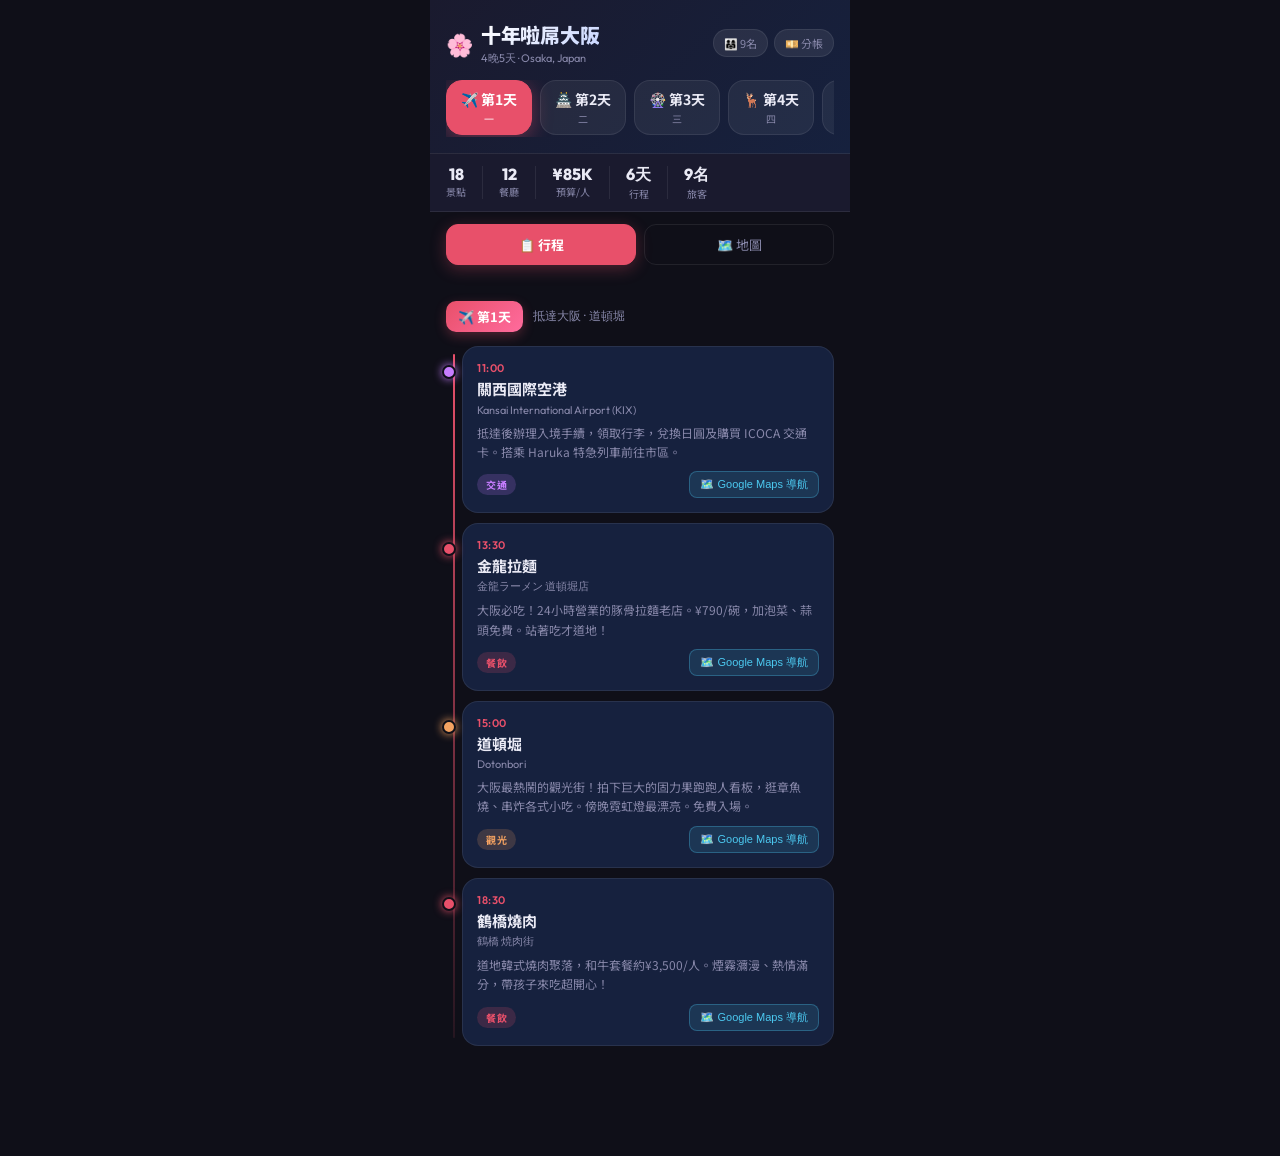
==== osaka-travel.html @ 9c9f68b3 "Update osaka-travel.html" ====
<!DOCTYPE html>
<html lang="zh-TW">
<head>
<meta charset="UTF-8">
<meta name="viewport" content="width=device-width, initial-scale=1.0">
<title>🌸 十年啦屌大阪</title>
<link href="https://fonts.googleapis.com/css2?family=Noto+Sans+TC:wght@400;500;700;900&family=Outfit:wght@400;600;700;800&display=swap" rel="stylesheet">
<style>
  :root {
    --bg: #0f0f18;
    --surface: #1a1a2e;
    --card: #16213e;
    --accent: #e8506a;
    --accent2: #f4a261;
    --accent3: #52b788;
    --accent4: #4cc9f0;
    --text: #eaeaf5;
    --muted: #8888aa;
    --border: rgba(255,255,255,0.08);
    --tag-food: #e8506a;
    --tag-shop: #4cc9f0;
    --tag-sight: #f4a261;
    --tag-transport: #c77dff;
  }

  * { margin: 0; padding: 0; box-sizing: border-box; }

  body {
    background: var(--bg);
    color: var(--text);
    font-family: 'Noto Sans TC', sans-serif;
    min-height: 100vh;
    max-width: 420px;
    margin: 0 auto;
    overflow-x: hidden;
  }

  /* HEADER */
  .header {
    background: linear-gradient(135deg, #1a1a2e 0%, #16213e 100%);
    padding: 20px 16px 16px;
    border-bottom: 1px solid var(--border);
    position: sticky;
    top: 0;
    z-index: 100;
    backdrop-filter: blur(20px);
  }

  .header-top {
    display: flex;
    align-items: center;
    justify-content: space-between;
    margin-bottom: 14px;
  }

  .trip-title {
    display: flex;
    align-items: center;
    gap: 8px;
  }

  .trip-title h1 {
    font-size: 20px;
    font-weight: 900;
    background: linear-gradient(135deg, #fff 0%, #c9d6ff 100%);
    -webkit-background-clip: text;
    -webkit-text-fill-color: transparent;
    letter-spacing: -0.3px;
  }

  .trip-subtitle {
    font-size: 11px;
    color: var(--muted);
    margin-top: 2px;
    font-family: 'Outfit', sans-serif;
  }

  .header-badges {
    display: flex;
    gap: 6px;
    align-items: center;
  }

  .badge {
    background: rgba(255,255,255,0.08);
    border: 1px solid var(--border);
    border-radius: 20px;
    padding: 5px 10px;
    font-size: 11px;
    color: var(--muted);
    display: flex;
    align-items: center;
    gap: 4px;
    cursor: pointer;
    transition: all 0.2s;
    text-decoration: none; /* Added to keep link clean */
  }

  .badge:hover {
    background: rgba(255,255,255,0.14);
    color: var(--text);
  }

  /* DAY TABS */
  .day-tabs {
    display: flex;
    gap: 8px;
    overflow-x: auto;
    padding-bottom: 2px;
    scrollbar-width: none;
  }

  .day-tabs::-webkit-scrollbar { display: none; }

  .day-tab {
    flex-shrink: 0;
    background: rgba(255,255,255,0.06);
    border: 1px solid var(--border);
    border-radius: 16px;
    padding: 8px 14px;
    font-size: 12px;
    cursor: pointer;
    transition: all 0.25s;
    text-align: center;
    min-width: 60px;
    color: var(--muted);
  }

  .day-tab .day-num {
    font-size: 14px;
    font-weight: 700;
    color: var(--text);
    display: block;
  }

  .day-tab .day-label {
    font-size: 10px;
    color: var(--muted);
  }

  .day-tab.active {
    background: var(--accent);
    border-color: var(--accent);
    color: white;
    box-shadow: 0 4px 20px rgba(232, 80, 106, 0.4);
  }

  .day-tab.active .day-num,
  .day-tab.active .day-label {
    color: white;
  }

  .day-tab:hover:not(.active) {
    background: rgba(255,255,255,0.1);
    color: var(--text);
  }

  /* VIEW TOGGLE */
  .view-toggle {
    display: flex;
    gap: 8px;
    padding: 12px 16px;
    background: var(--bg);
  }

  .view-btn {
    flex: 1;
    padding: 10px;
    border-radius: 12px;
    border: 1px solid var(--border);
    background: transparent;
    color: var(--muted);
    font-size: 13px;
    font-family: 'Noto Sans TC', sans-serif;
    cursor: pointer;
    transition: all 0.2s;
    display: flex;
    align-items: center;
    justify-content: center;
    gap: 6px;
  }

  .view-btn.active {
    background: var(--accent);
    border-color: var(--accent);
    color: white;
    font-weight: 700;
    box-shadow: 0 4px 16px rgba(232, 80, 106, 0.3);
  }

  /* ITINERARY */
  .itinerary {
    padding: 8px 16px 100px;
  }

  .day-header {
    display: flex;
    align-items: center;
    gap: 10px;
    margin: 16px 0 14px;
  }

  .day-badge {
    background: linear-gradient(135deg, var(--accent), #ff6b9d);
    border-radius: 10px;
    padding: 6px 12px;
    font-size: 13px;
    font-weight: 700;
    color: white;
    box-shadow: 0 4px 12px rgba(232, 80, 106, 0.3);
  }

  .day-date {
    font-size: 12px;
    color: var(--muted);
    font-family: 'Outfit', sans-serif;
  }

  /* TIMELINE */
  .timeline {
    position: relative;
    padding-left: 16px;
  }

  .timeline::before {
    content: '';
    position: absolute;
    left: 7px;
    top: 8px;
    bottom: 8px;
    width: 2px;
    background: linear-gradient(to bottom, var(--accent) 0%, rgba(232,80,106,0.1) 100%);
    border-radius: 2px;
  }

  .event-card {
    background: var(--card);
    border: 1px solid var(--border);
    border-radius: 16px;
    padding: 14px;
    margin-bottom: 10px;
    position: relative;
    transition: all 0.25s;
    cursor: pointer;
  }

  .event-card::before {
    content: '';
    position: absolute;
    left: -21px;
    top: 18px;
    width: 10px;
    height: 10px;
    border-radius: 50%;
    background: var(--dot-color, var(--accent));
    border: 2px solid var(--bg);
    box-shadow: 0 0 8px var(--dot-color, var(--accent));
  }

  .event-card:hover {
    transform: translateX(4px);
    border-color: rgba(255,255,255,0.15);
    box-shadow: 0 8px 24px rgba(0,0,0,0.3);
  }

  .event-time {
    font-size: 11px;
    color: var(--accent);
    font-family: 'Outfit', sans-serif;
    font-weight: 600;
    margin-bottom: 4px;
    letter-spacing: 0.5px;
  }

  .event-name {
    font-size: 15px;
    font-weight: 700;
    color: var(--text);
    margin-bottom: 4px;
    line-height: 1.3;
  }

  .event-name-sub {
    font-size: 11px;
    color: var(--muted);
    margin-bottom: 6px;
    font-family: 'Outfit', sans-serif;
  }

  .event-desc {
    font-size: 12px;
    color: var(--muted);
    line-height: 1.6;
    margin-bottom: 10px;
  }

  .event-footer {
    display: flex;
    align-items: center;
    justify-content: space-between;
  }

  .event-tag {
    font-size: 10px;
    font-weight: 700;
    padding: 3px 9px;
    border-radius: 20px;
    text-transform: uppercase;
    letter-spacing: 0.5px;
  }

  .tag-food { background: rgba(232,80,106,0.18); color: var(--tag-food); }
  .tag-shop { background: rgba(76,201,240,0.18); color: var(--tag-shop); }
  .tag-sight { background: rgba(244,162,97,0.18); color: var(--tag-sight); }
  .tag-transport { background: rgba(199,125,255,0.18); color: var(--tag-transport); }

  .nav-btn {
    background: rgba(76,201,240,0.12);
    border: 1px solid rgba(76,201,240,0.3);
    border-radius: 8px;
    padding: 5px 10px;
    font-size: 11px;
    color: var(--accent4);
    cursor: pointer;
    display: flex;
    align-items: center;
    gap: 4px;
    transition: all 0.2s;
  }

  .nav-btn:hover {
    background: rgba(76,201,240,0.2);
  }

  /* FOOD dot color */
  .dot-food { --dot-color: var(--tag-food); }
  .dot-shop { --dot-color: var(--tag-shop); }
  .dot-sight { --dot-color: var(--tag-sight); }
  .dot-transport { --dot-color: var(--tag-transport); }

  /* MAP VIEW */
  .map-view {
    display: none;
    height: calc(100vh - 180px);
    position: relative;
    overflow: hidden;
    background: #0d1117;
  }

  .map-view.active { display: block; }
  .itinerary.hidden { display: none; }

  .map-iframe {
    width: 100%;
    height: 100%;
    border: none;
    border-radius: 0;
    opacity: 0.9;
  }

  .map-overlay {
    position: absolute;
    bottom: 80px;
    left: 12px;
    right: 12px;
    pointer-events: none;
  }

  .map-card {
    background: rgba(22, 33, 62, 0.96);
    backdrop-filter: blur(20px);
    border: 1px solid var(--border);
    border-radius: 16px;
    padding: 14px;
    margin-bottom: 10px;
    pointer-events: all;
    animation: slideUp 0.4s ease;
  }

  @keyframes slideUp {
    from { transform: translateY(20px); opacity: 0; }
    to { transform: translateY(0); opacity: 1; }
  }

  .map-card-time {
    font-size: 11px;
    color: var(--accent);
    font-family: 'Outfit', sans-serif;
    font-weight: 600;
    margin-bottom: 4px;
  }

  .map-card-title {
    font-size: 16px;
    font-weight: 800;
    margin-bottom: 3px;
  }

  .map-card-sub {
    font-size: 11px;
    color: var(--muted);
    margin-bottom: 6px;
  }

  .map-card-desc {
    font-size: 12px;
    color: var(--muted);
    margin-bottom: 10px;
    line-height: 1.5;
  }

  .gmaps-btn {
    background: linear-gradient(135deg, #4285f4, #34a0f0);
    border: none;
    border-radius: 10px;
    padding: 8px 16px;
    font-size: 12px;
    font-weight: 700;
    color: white;
    cursor: pointer;
    display: inline-flex;
    align-items: center;
    gap: 6px;
    box-shadow: 0 4px 12px rgba(66,133,244,0.4);
    transition: all 0.2s;
  }

  .gmaps-btn:hover {
    transform: translateY(-1px);
    box-shadow: 0 6px 20px rgba(66,133,244,0.5);
  }

  /* LEGEND */
  .map-legend {
    position: absolute;
    top: 16px;
    right: 12px;
    background: rgba(22, 33, 62, 0.92);
    backdrop-filter: blur(12px);
    border: 1px solid var(--border);
    border-radius: 12px;
    padding: 10px 12px;
  }

  .legend-item {
    display: flex;
    align-items: center;
    gap: 8px;
    font-size: 11px;
    color: var(--muted);
    margin-bottom: 5px;
  }

  .legend-item:last-child { margin-bottom: 0; }

  .legend-dot {
    width: 8px; height: 8px;
    border-radius: 50%;
  }

  /* FAB */
  .fab {
    position: fixed;
    bottom: 24px;
    left: 50%;
    transform: translateX(-50%);
    background: linear-gradient(135deg, var(--accent), #ff6b9d);
    border: none;
    border-radius: 24px;
    padding: 14px 24px;
    font-size: 13px;
    font-weight: 700;
    color: white;
    cursor: pointer;
    display: flex;
    align-items: center;
    gap: 8px;
    box-shadow: 0 8px 32px rgba(232, 80, 106, 0.5);
    font-family: 'Noto Sans TC', sans-serif;
    transition: all 0.2s;
    z-index: 200;
  }

  .fab:hover {
    transform: translateX(-50%) translateY(-2px);
    box-shadow: 0 12px 40px rgba(232, 80, 106, 0.6);
  }

  /* SUMMARY BAR */
  .summary-bar {
    background: var(--surface);
    border-bottom: 1px solid var(--border);
    padding: 10px 16px;
    display: flex;
    gap: 16px;
    overflow-x: auto;
    scrollbar-width: none;
  }

  .summary-bar::-webkit-scrollbar { display: none; }

  .stat {
    flex-shrink: 0;
    text-align: center;
  }

  .stat-num {
    font-size: 16px;
    font-weight: 800;
    font-family: 'Outfit', sans-serif;
    color: var(--text);
  }

  .stat-label {
    font-size: 10px;
    color: var(--muted);
    white-space: nowrap;
  }

  .stat-divider {
    width: 1px;
    background: var(--border);
    flex-shrink: 0;
    align-self: stretch;
    margin: 2px 0;
  }


  .split-overlay { position: fixed; inset: 0; background: rgba(17,24,39,.52); backdrop-filter: blur(10px); -webkit-backdrop-filter: blur(10px); display: none; align-items: flex-end; justify-content: center; z-index: 300; padding: 140px 16px 16px; }
  .split-overlay:target { display: flex; }
  .split-sheet { width: min(760px, 100%); max-height: min(calc(100dvh - 140px), 980px); overflow: auto; background: rgba(255,255,255,.97); border: 1px solid rgba(226,232,240,.9); border-radius: 28px 28px 0 0; box-shadow: 0 -20px 60px rgba(15,23,42,.20); padding: 18px 18px 24px; color:#111827; }
  .split-sheet-top{display:flex;align-items:center;justify-content:space-between;gap:12px;margin-bottom:14px;}
  .split-sheet-title{font-size:20px;font-weight:900;color:#111827;letter-spacing:-.02em;}
  .split-close{width:42px;height:42px;border-radius:999px;display:grid;place-items:center;background:#f3f4f6;color:#111827;text-decoration:none;font-size:20px;font-weight:800;}
  .split-card{background:#fff;border:1px solid #e5e7eb;border-radius:22px;padding:16px;box-shadow:0 6px 18px rgba(15,23,42,.04);margin-bottom:14px;}
  .split-card h3{font-size:15px;font-weight:800;color:#111827;margin-bottom:10px;}
  .split-grid{display:grid;grid-template-columns:1fr 1fr;gap:10px;}
  .split-field{display:flex;flex-direction:column;gap:6px;}
  .split-field.full{grid-column:1 / -1;}
  .split-label{font-size:12px;font-weight:700;color:#6b7280;}
  .split-input,.split-select{width:100%;height:46px;border:1px solid #e5e7eb;border-radius:14px;background:#fff;padding:0 14px;font-size:15px;color:#111827;outline:none;}
  .split-people{display:grid;grid-template-columns:repeat(3,1fr);gap:8px;}
  .split-person{position:relative;}
  .split-person input{position:absolute;opacity:0;pointer-events:none;}
  .split-person span{display:flex;align-items:center;justify-content:center;min-height:44px;border-radius:16px;border:1px solid #e5e7eb;background:#fff;font-size:13px;font-weight:800;color:#111827;cursor:pointer;}
  .split-person input:checked + span{background:#ecfeff;color:#0f766e;border-color:#99f6e4;}
  .split-muted{font-size:12px;color:#6b7280;line-height:1.6;}
  .split-preview{border-radius:18px;background:linear-gradient(135deg,#0f172a,#111827);color:#fff;padding:16px;display:grid;gap:8px;}
  .split-preview-row{display:flex;align-items:flex-end;justify-content:space-between;gap:10px;}
  .split-preview .big{font-size:28px;font-weight:900;font-family:"Outfit",sans-serif;}
  .split-preview .small{font-size:12px;color:rgba(255,255,255,.72);}
  .split-list,.split-balance-grid,.settlement-list{display:grid;gap:10px;}
  .split-expense,.split-balance-item,.settlement-item{border:1px solid #e5e7eb;border-radius:18px;padding:14px;background:#fff;}
  .split-expense-head,.split-expense-foot,.split-balance-item,.settlement-item{display:flex;align-items:center;justify-content:space-between;gap:10px;}
  .split-expense-title,.split-balance-name{font-size:15px;font-weight:800;color:#111827;}
  .split-expense-amount,.split-balance-num,.settlement-amount{font-size:18px;font-family:"Outfit",sans-serif;font-weight:900;color:#111827;}
  .split-tags{display:flex;flex-wrap:wrap;gap:6px;margin:8px 0;}
  .split-tag{padding:6px 10px;border-radius:999px;background:#f3f4f6;color:#4b5563;font-size:11px;font-weight:700;}
  .split-balance-meta{font-size:11px;color:#6b7280;margin-top:2px;}
  .is-positive{color:#047857;} .is-negative{color:#b91c1c;} .is-even{color:#6b7280;}
  .split-actions{display:grid;grid-template-columns:1fr 1fr;gap:10px;margin-top:6px;}
  .split-btn{display:flex;align-items:center;justify-content:center;min-height:48px;border-radius:16px;text-decoration:none;font-weight:800;font-size:14px;border:1px solid #e5e7eb;cursor:pointer;}
  .split-btn.primary{background:#111827;color:#fff;border-color:#111827;}
  .split-btn.secondary{background:#fff;color:#111827;}
  .split-note{font-size:11px;color:#6b7280;text-align:center;margin-top:8px;}
  .split-record-tools{display:flex;align-items:center;justify-content:space-between;gap:10px;margin-bottom:12px;}
  .split-record-count{font-size:12px;color:#6b7280;font-weight:700;}
  .split-expense-tools{display:flex;justify-content:flex-end;gap:8px;margin-bottom:6px;}
  .split-mini-btn{display:inline-flex;align-items:center;justify-content:center;gap:8px;min-height:42px;padding:0 14px;border-radius:999px;border:1px solid #e5e7eb;background:#fff;color:#111827;text-decoration:none;font-size:13px;font-weight:800;cursor:pointer;}
  .split-mini-btn.primary{background:#ec4899;color:#fff;border-color:#ec4899;box-shadow:0 10px 24px rgba(236,72,153,.22);}
  .split-form-actions{display:flex;gap:10px;flex-wrap:wrap;}
  .split-empty{padding:16px;border:1px dashed #d1d5db;border-radius:18px;color:#6b7280;text-align:center;}
  .settlement-item strong{font-size:14px;color:#111827;}
  @media (max-width:640px){ .split-overlay{padding-top:164px;} .split-grid,.split-actions{grid-template-columns:1fr;} .split-people{grid-template-columns:repeat(2,1fr);} .split-sheet{max-height:calc(100dvh - 164px);border-radius:24px 24px 0 0;padding:16px 14px 22px;} }

</style>
</head>
<body>

<div class="header">
  <div class="header-top">
    <div class="trip-title">
      <span style="font-size:22px">🌸</span>
      <div>
        <h1>十年啦屌大阪</h1>
        <div class="trip-subtitle">4晚5天 · Osaka, Japan</div>
      </div>
    </div>
    <div class="header-badges">
      <div class="badge">👨‍👩‍👧 9名</div>
      <a href="#split-bill" class="badge">💴 分帳</a>
    </div>
  </div>

  <div class="day-tabs">
    <div class="day-tab active" onclick="switchDay(0,this)">
      <span class="day-num">✈️ 第1天</span>
      <span class="day-label">一</span>
    </div>
    <div class="day-tab" onclick="switchDay(1,this)">
      <span class="day-num">🏯 第2天</span>
      <span class="day-label">二</span>
    </div>
    <div class="day-tab" onclick="switchDay(2,this)">
      <span class="day-num">🎡 第3天</span>
      <span class="day-label">三</span>
    </div>
    <div class="day-tab" onclick="switchDay(3,this)">
      <span class="day-num">🦌 第4天</span>
      <span class="day-label">四</span>
    </div>
    <div class="day-tab" onclick="switchDay(4,this)">
      <span class="day-num">🛍️ 第5天</span>
      <span class="day-label">五</span>
    </div>
  </div>
</div>

<div class="summary-bar">
  <div class="stat">
    <div class="stat-num">18</div>
    <div class="stat-label">景點</div>
  </div>
  <div class="stat-divider"></div>
  <div class="stat">
    <div class="stat-num">12</div>
    <div class="stat-label">餐廳</div>
  </div>
  <div class="stat-divider"></div>
  <div class="stat">
    <div class="stat-num">¥85K</div>
    <div class="stat-label">預算/人</div>
  </div>
  <div class="stat-divider"></div>
  <div class="stat">
    <div class="stat-num">6天</div>
    <div class="stat-label">行程</div>
  </div>
  <div class="stat-divider"></div>
  <div class="stat">
    <div class="stat-num">9名</div>
    <div class="stat-label">旅客</div>
  </div>
</div>

<div class="view-toggle">
  <button class="view-btn active" id="btn-itinerary" onclick="showView('itinerary')">
    📋 行程
  </button>
  <button class="view-btn" id="btn-map" onclick="showView('map')">
    🗺️ 地圖
  </button>
</div>

<div class="itinerary" id="view-itinerary">

  <div class="day-section" id="day-0">
    <div class="day-header">
      <div class="day-badge">✈️ 第1天</div>
      <div class="day-date">抵達大阪 · 道頓堀</div>
    </div>
    <div class="timeline">
      <div class="event-card dot-transport">
        <div class="event-time">11:00</div>
        <div class="event-name">關西國際空港</div>
        <div class="event-name-sub">Kansai International Airport (KIX)</div>
        <div class="event-desc">抵達後辦理入境手續，領取行李，兌換日圓及購買 ICOCA 交通卡。搭乘 Haruka 特急列車前往市區。</div>
        <div class="event-footer">
          <span class="event-tag tag-transport">交通</span>
          <button class="nav-btn" onclick="openMap('Kansai International Airport')">🗺️ Google Maps 導航</button>
        </div>
      </div>

      <div class="event-card dot-food">
        <div class="event-time">13:30</div>
        <div class="event-name">金龍拉麵</div>
        <div class="event-name-sub">金龍ラーメン 道頓堀店</div>
        <div class="event-desc">大阪必吃！24小時營業的豚骨拉麵老店。¥790/碗，加泡菜、蒜頭免費。站著吃才道地！</div>
        <div class="event-footer">
          <span class="event-tag tag-food">餐飲</span>
          <button class="nav-btn" onclick="openMap('金龍ラーメン道頓堀')">🗺️ Google Maps 導航</button>
        </div>
      </div>

      <div class="event-card dot-sight">
        <div class="event-time">15:00</div>
        <div class="event-name">道頓堀</div>
        <div class="event-name-sub">Dotonbori</div>
        <div class="event-desc">大阪最熱鬧的觀光街！拍下巨大的固力果跑跑人看板，逛章魚燒、串炸各式小吃。傍晚霓虹燈最漂亮。免費入場。</div>
        <div class="event-footer">
          <span class="event-tag tag-sight">觀光</span>
          <button class="nav-btn" onclick="openMap('Dotonbori Osaka')">🗺️ Google Maps 導航</button>
        </div>
      </div>

      <div class="event-card dot-food">
        <div class="event-time">18:30</div>
        <div class="event-name">鶴橋燒肉</div>
        <div class="event-name-sub">鶴橋 焼肉街</div>
        <div class="event-desc">道地韓式燒肉聚落，和牛套餐約¥3,500/人。煙霧瀰漫、熱情滿分，帶孩子來吃超開心！</div>
        <div class="event-footer">
          <span class="event-tag tag-food">餐飲</span>
          <button class="nav-btn" onclick="openMap('鶴橋焼肉 大阪')">🗺️ Google Maps 導航</button>
        </div>
      </div>
    </div>
  </div>

  <div class="day-section hidden" id="day-1">
    <div class="day-header">
      <div class="day-badge">🏯 第2天</div>
      <div class="day-date">大阪城 · 黑門市場</div>
    </div>
    <div class="timeline">
      <div class="event-card dot-sight">
        <div class="event-time">09:00</div>
        <div class="event-name">大阪城公園</div>
        <div class="event-name-sub">大阪城 天守閣</div>
        <div class="event-desc">日本三名城之一！登上天守閣俯瞰全城，¥600/人。公園免費，早上人少風景美，春天櫻花超壯觀。</div>
        <div class="event-footer">
          <span class="event-tag tag-sight">觀光</span>
          <button class="nav-btn" onclick="openMap('Osaka Castle')">🗺️ Google Maps 導航</button>
        </div>
      </div>

      <div class="event-card dot-food">
        <div class="event-time">12:00</div>
        <div class="event-name">黑門市場</div>
        <div class="event-name-sub">黒門市場</div>
        <div class="event-desc">大阪廚房！新鮮海鮮、水果、零食應有盡有。現烤大隻鮮蝦¥500起，帝王蟹腳現場剪現場吃超過癮！</div>
        <div class="event-footer">
          <span class="event-tag tag-food">餐飲</span>
          <button class="nav-btn" onclick="openMap('Kuromon Ichiba Market')">🗺️ Google Maps 導航</button>
        </div>
      </div>

      <div class="event-card dot-shop">
        <div class="event-time">14:30</div>
        <div class="event-name">心齋橋筋商店街</div>
        <div class="event-name-sub">心斎橋筋商店街</div>
        <div class="event-desc">600公尺長的有頂蓋購物天堂！藥妝、服裝、手信、電器通通有。Don Quijote 24H 免稅購物。</div>
        <div class="event-footer">
          <span class="event-tag tag-shop">購物</span>
          <button class="nav-btn" onclick="openMap('Shinsaibashi Shopping Street Osaka')">🗺️ Google Maps 導航</button>
        </div>
      </div>

      <div class="event-card dot-sight">
        <div class="event-time">19:00</div>
        <div class="event-name">通天閣 夜景</div>
        <div class="event-name-sub">通天閣 新世界</div>
        <div class="event-desc">大阪復古地標！頂層展望台¥1,000/人，日落後燈光閃耀超上鏡。附近新世界串炸一條街必試！</div>
        <div class="event-footer">
          <span class="event-tag tag-sight">觀光</span>
          <button class="nav-btn" onclick="openMap('Tsutenkaku Tower Osaka')">🗺️ Google Maps 導航</button>
        </div>
      </div>
    </div>
  </div>

  <div class="day-section hidden" id="day-2">
    <div class="day-header">
      <div class="day-badge">🎡 第3天</div>
      <div class="day-date">環球影城 · 全日</div>
    </div>
    <div class="timeline">
      <div class="event-card dot-transport">
        <div class="event-time">07:30</div>
        <div class="event-name">前往環球影城</div>
        <div class="event-name-sub">Universal Studios Japan</div>
        <div class="event-desc">建議早到！搭 JR 夢咲線直達。9點開門前排隊取 Express Pass 或使用 USJ 官方 App 預約熱門設施。</div>
        <div class="event-footer">
          <span class="event-tag tag-transport">交通</span>
          <button class="nav-btn" onclick="openMap('Universal Studios Japan')">🗺️ Google Maps 導航</button>
        </div>
      </div>

      <div class="event-card dot-sight">
        <div class="event-time">09:00</div>
        <div class="event-name">哈利波特魔法世界</div>
        <div class="event-name-sub">The Wizarding World of Harry Potter</div>
        <div class="event-desc">霍格華茲城堡超震撼！必喝奶油啤酒¥700，必搭禁忌之旅。需 Express Pass 避免排隊 2 小時。</div>
        <div class="event-footer">
          <span class="event-tag tag-sight">觀光</span>
          <button class="nav-btn" onclick="openMap('Harry Potter Area USJ')">🗺️ Google Maps 導航</button>
        </div>
      </div>

      <div class="event-card dot-sight">
        <div class="event-time">13:00</div>
        <div class="event-name">超級任天堂世界</div>
        <div class="event-name-sub">Super Nintendo World</div>
        <div class="event-desc">孩子必瘋！戴上能量手環與蘑菇、金幣互動。馬力歐賽車 AR 體驗超真實，入場需抽整理券！</div>
        <div class="event-footer">
          <span class="event-tag tag-sight">觀光</span>
          <button class="nav-btn" onclick="openMap('Super Nintendo World USJ')">🗺️ Google Maps 導航</button>
        </div>
      </div>

      <div class="event-card dot-food">
        <div class="event-time">18:30</div>
        <div class="event-name">夜間遊行 & 晚餐</div>
        <div class="event-name-sub">USJ 夜間花車遊行</div>
        <div class="event-desc">閉園前的夜光花車遊行超精彩！晚餐推薦園內的史努比麵包或蜘蛛人漢堡套餐。¥1,200起。</div>
        <div class="event-footer">
          <span class="event-tag tag-food">餐飲</span>
          <button class="nav-btn" onclick="openMap('Universal Studios Japan')">🗺️ Google Maps 導航</button>
        </div>
      </div>
    </div>
  </div>

  <div class="day-section hidden" id="day-3">
    <div class="day-header">
      <div class="day-badge">🦌 第4天</div>
      <div class="day-date">奈良一日遊</div>
    </div>
    <div class="timeline">
      <div class="event-card dot-transport">
        <div class="event-time">08:30</div>
        <div class="event-name">搭近鐵前往奈良</div>
        <div class="event-name-sub">近鉄 奈良線 急行</div>
        <div class="event-desc">從難波站搭近鐵急行約40分鐘，¥680/人。一路風景優美，比 JR 更方便直達奈良市中心。</div>
        <div class="event-footer">
          <span class="event-tag tag-transport">交通</span>
          <button class="nav-btn" onclick="openMap('Kintetsu Namba Station Osaka')">🗺️ Google Maps 導航</button>
        </div>
      </div>

      <div class="event-card dot-sight">
        <div class="event-time">10:00</div>
        <div class="event-name">奈良公園鹿群</div>
        <div class="event-name-sub">奈良公園 · 若草山</div>
        <div class="event-desc">超過 1,000 隻自由鹿！買鹿仙貝¥200餵鹿，孩子超興奮。鹿會鞠躬要餅乾，超可愛！公園免費。</div>
        <div class="event-footer">
          <span class="event-tag tag-sight">觀光</span>
          <button class="nav-btn" onclick="openMap('Nara Deer Park')">🗺️ Google Maps 導航</button>
        </div>
      </div>

      <div class="event-card dot-sight">
        <div class="event-time">11:30</div>
        <div class="event-name">東大寺 大佛殿</div>
        <div class="event-name-sub">東大寺 南大門</div>
        <div class="event-desc">世界最大木造建築！裡面供奉 15 米高大佛，¥600/人。柱子有個洞，鑽過去的孩子據說會得智慧！</div>
        <div class="event-footer">
          <span class="event-tag tag-sight">觀光</span>
          <button class="nav-btn" onclick="openMap('Todaiji Temple Nara')">🗺️ Google Maps 導航</button>
        </div>
      </div>

      <div class="event-card dot-food">
        <div class="event-time">13:00</div>
        <div class="event-name">柿葉壽司 中谷堂</div>
        <div class="event-name-sub">柿の葉ずし · よもぎ餅</div>
        <div class="event-desc">奈良名物！柿葉包壽司¥250起，中谷堂現打麻糬超Q彈，師傅打麻糬的表演超精彩！必排隊。</div>
        <div class="event-footer">
          <span class="event-tag tag-food">餐飲</span>
          <button class="nav-btn" onclick="openMap('Nakatanido Nara')">🗺️ Google Maps 導航</button>
        </div>
      </div>
    </div>
  </div>

  <div class="day-section hidden" id="day-4">
    <div class="day-header">
      <div class="day-badge">🛍️ 第5天</div>
      <div class="day-date">梅田 · 購物掃貨</div>
    </div>
    <div class="timeline">
      <div class="event-card dot-sight">
        <div class="event-time">09:30</div>
        <div class="event-name">梅田藍天大廈</div>
        <div class="event-name-sub">梅田スカイビル 空中庭園</div>
        <div class="event-desc">大阪最壯觀的空中展望台！兩棟大樓頂層空橋相連，360度全景，¥1,500/人。早上雲海最美。</div>
        <div class="event-footer">
          <span class="event-tag tag-sight">觀光</span>
          <button class="nav-btn" onclick="openMap('Umeda Sky Building Osaka')">🗺️ Google Maps 導航</button>
        </div>
      </div>

      <div class="event-card dot-food">
        <div class="event-time">12:00</div>
        <div class="event-name">一蘭拉麵 梅田店</div>
        <div class="event-name-sub">一蘭ラーメン 梅田店</div>
        <div class="event-desc">獨家隔間的秘密拉麵！自選湯底濃度、辛度、麵硬度，全部客製化。¥1,000起，孩子超愛拉麵！</div>
        <div class="event-footer">
          <span class="event-tag tag-food">餐飲</span>
          <button class="nav-btn" onclick="openMap('Ichiran Ramen Umeda Osaka')">🗺️ Google Maps 導航</button>
        </div>
      </div>

      <div class="event-card dot-shop">
        <div class="event-time">14:00</div>
        <div class="event-name">阪急百貨 & HEP FIVE</div>
        <div class="event-name-sub">阪急うめだ本店 · HEP FIVE</div>
        <div class="event-desc">梅田最強購物組合！阪急地下美食超豐富，HEP FIVE 8樓有巨型紅色摩天輪 ¥600/人，全城盡收眼底！</div>
        <div class="event-footer">
          <span class="event-tag tag-shop">購物</span>
          <button class="nav-btn" onclick="openMap('HEP FIVE Osaka')">🗺️ Google Maps 導航</button>
        </div>
      </div>

      <div class="event-card dot-food">
        <div class="event-time">18:00</div>
        <div class="event-name">難波 告別晚餐</div>
        <div class="event-name-sub">なんば 大阪焼き</div>
        <div class="event-desc">最後一晚！道頓堀吃大阪燒配生啤，¥800/個。蟹道樂豪華套餐送行，¥5,000/人，旅行完美收尾！</div>
        <div class="event-footer">
          <span class="event-tag tag-food">餐飲</span>
          <button class="nav-btn" onclick="openMap('Dotonbori Osaka')">🗺️ Google Maps 導航</button>
        </div>
      </div>
    </div>
  </div>

</div>

<div class="map-view" id="view-map">
  <iframe
    class="map-iframe"
    src="https://www.google.com/maps/embed?pb=!1m18!1m12!1m3!1d52535.79929698786!2d135.46873!3d34.6937!2m3!1f0!2f0!3f0!3m2!1i1024!2i768!4f13.1!3m3!1m2!1s0x6000e68d95e3a59b%3A0x58dbe5ec4d3a5d00!2sOsaka%2C%20Japan!5e0!3m2!1sen!2s!4v1620000000000!5m2!1sen!2s"
    allowfullscreen="" loading="lazy">
  </iframe>

  <div class="map-legend">
    <div class="legend-item">
      <div class="legend-dot" style="background:var(--tag-food)"></div> 餐飲
    </div>
    <div class="legend-item">
      <div class="legend-dot" style="background:var(--tag-shop)"></div> 購物
    </div>
    <div class="legend-item">
      <div class="legend-dot" style="background:var(--tag-sight)"></div> 觀光
    </div>
    <div class="legend-item">
      <div class="legend-dot" style="background:var(--tag-transport)"></div> 交通
    </div>
  </div>

  <div class="map-overlay">
    <div class="map-card">
      <div class="map-card-time">17:00 · 第1天</div>
      <div class="map-card-title">道頓堀</div>
      <div class="map-card-sub">Dotonbori, Osaka</div>
      <div class="map-card-desc">大阪最熱鬧觀光街！固力果跑跑人看板、章魚燒、霓虹燈。傍晚最美，免費入場。</div>
      <button class="gmaps-btn" onclick="openMap('Dotonbori Osaka')">
        🗺️ Google Maps 導航
      </button>
    </div>
  </div>
</div>

<script>
  let currentDay = 0;

  function switchDay(index, el) {
    // Remove active from all tabs
    document.querySelectorAll('.day-tab').forEach(t => t.classList.remove('active'));
    el.classList.add('active');

    // Hide all day sections
    document.querySelectorAll('.day-section').forEach(s => s.classList.add('hidden'));
    document.getElementById('day-' + index).classList.remove('hidden');

    currentDay = index;
  }

  function showView(view) {
    const itinerary = document.getElementById('view-itinerary');
    const map = document.getElementById('view-map');
    const btnIt = document.getElementById('btn-itinerary');
    const btnMap = document.getElementById('btn-map');

    if (view === 'itinerary') {
      itinerary.classList.remove('hidden');
      map.classList.remove('active');
      btnIt.classList.add('active');
      btnMap.classList.remove('active');
    } else {
      itinerary.classList.add('hidden');
      map.classList.add('active');
      btnMap.classList.add('active');
      btnIt.classList.remove('active');
    }
  }

  function openMap(place) {
    const url = 'https://www.google.com/maps/search/' + encodeURIComponent(place);
    window.open(url, '_blank');
  }

  // Add hidden class utility
  const style = document.createElement('style');
  style.textContent = '.hidden { display: none !important; }';
  document.head.appendChild(style);
</script>


<div id="split-bill" class="split-overlay">
  <div class="split-sheet">
    <div class="split-sheet-top">
      <div>
        <div class="split-sheet-title">💴 日本分帳神器</div>
        <div class="split-muted">可新增／刪除支出、即時計算目前結算、按最少交易方式列出誰付誰。</div>
      </div>
      <a href="#" class="split-close" aria-label="關閉分帳">✕</a>
    </div>
    <div class="split-card">
      <h3>設定</h3>
      <div class="split-grid">
        <div class="split-field"><label class="split-label">匯率</label><input id="fxRate" class="split-input" type="number" min="0" step="0.0001" value="0.049"></div>
        <div class="split-field"><label class="split-label">本地貨幣</label><input id="localCurrency" class="split-input" type="text" value="HKD"></div>
        <div class="split-field full"><label class="split-label">旅客名單（以逗號分隔）</label><input id="travelerNames" class="split-input" type="text" value="Stephen,Kinlam,Nicole,Wilson,Rooney,Crystal,Jady,John,Marco,Vanessa"></div>
      </div>
    </div>
    <div class="split-card">
      <h3>新增支出</h3>
      <div class="split-grid">
        <div class="split-field"><label class="split-label">金額（日圓）</label><input id="expenseAmount" class="split-input" type="number" min="0" step="1" placeholder="例如 5400"></div>
        <div class="split-field"><label class="split-label">項目</label><input id="expenseTitle" class="split-input" type="text" placeholder="例如 一蘭拉麵"></div>
        <div class="split-field full"><label class="split-label">付款人</label><select id="expensePayer" class="split-select"></select></div>
        <div class="split-field full"><label class="split-label">參與者</label><div id="participantPicker" class="split-people"></div></div>
      </div>
      <div class="split-form-actions" style="margin-top:12px;"><button id="addExpenseBtn" class="split-mini-btn primary" type="button">＋ 新增支出記錄</button><button id="resetExpenseBtn" class="split-mini-btn" type="button">重設輸入</button></div>
    </div>
    <div class="split-card split-preview">
      <div class="split-preview-row"><div><div class="small">總支出</div><div id="totalJPY" class="big">¥0</div></div><div style="text-align:right"><div class="small">折合 <span id="currencyLabel">AUD</span></div><div id="totalLocal" class="big">0.00</div></div></div>
      <div id="summaryText" class="small">尚未加入任何支出記錄。</div>
    </div>
    <div class="split-card">
      <div class="split-record-tools"><h3 style="margin:0;">支出記錄</h3><div id="recordCount" class="split-record-count">0 筆記錄</div></div>
      <div id="expenseList" class="split-list"><div class="split-empty">尚未有支出記錄</div></div>
    </div>
    <div class="split-card"><h3>目前結算</h3><div id="balanceList" class="split-balance-grid"></div></div>
    <div class="split-card"><h3>最少交易</h3><div id="settlementList" class="settlement-list"></div><div class="split-actions"><button id="copySettlementBtn" class="split-btn primary" type="button">複製結算結果</button><a href="#day-0" class="split-btn secondary">返回行程</a></div><div class="split-note">Data saved on client side.</div></div>
  </div>
</div>
<script>
(() => {
  const state = { travelers: [], expenses: [] };
  const $ = id => document.getElementById(id);
  const el = {
    travelerNames: $('travelerNames'), fxRate: $('fxRate'), localCurrency: $('localCurrency'),
    expenseAmount: $('expenseAmount'), expenseTitle: $('expenseTitle'), expensePayer: $('expensePayer'),
    participantPicker: $('participantPicker'), addExpenseBtn: $('addExpenseBtn'), resetExpenseBtn: $('resetExpenseBtn'),
    totalJPY: $('totalJPY'), totalLocal: $('totalLocal'), currencyLabel: $('currencyLabel'), summaryText: $('summaryText'),
    expenseList: $('expenseList'), balanceList: $('balanceList'), settlementList: $('settlementList'),
    recordCount: $('recordCount'), copySettlementBtn: $('copySettlementBtn')
  };
  function escapeHtml(str){ return String(str).replace(/[&<>"']/g, s => ({'&':'&amp;','<':'&lt;','>':'&gt;','"':'&quot;',"'":'&#39;'}[s])); }
  function formatJPY(n){ return '¥' + Math.round(n).toLocaleString('en-US'); }
  function formatLocal(n){ return Number(n).toLocaleString('en-US',{minimumFractionDigits:2, maximumFractionDigits:2}); }
  function parseTravelers(){
    state.travelers = el.travelerNames.value.split(',').map(s => s.trim()).filter(Boolean);
    el.expensePayer.innerHTML = state.travelers.map(name => '<option value="'+escapeHtml(name)+'">'+escapeHtml(name)+'</option>').join('');
    el.participantPicker.innerHTML = state.travelers.map((name, idx) => '<label class="split-person"><input type="checkbox" value="'+escapeHtml(name)+'" '+(idx < Math.min(6, state.travelers.length) ? 'checked' : '')+'><span>'+escapeHtml(name)+'</span></label>').join('');
    render();
  }
  function selectedParticipants(){ return [...el.participantPicker.querySelectorAll('input:checked')].map(i => i.value); }
  function resetForm(){ el.expenseAmount.value=''; el.expenseTitle.value=''; [...el.participantPicker.querySelectorAll('input')].forEach((input, idx) => input.checked = idx < Math.min(6, state.travelers.length)); }
  function addExpense(){
    const amount = Number(el.expenseAmount.value || 0), title = (el.expenseTitle.value || '').trim(), payer = el.expensePayer.value, participants = selectedParticipants();
    if (!title || amount <= 0 || !payer || participants.length === 0) { alert('請輸入項目、金額、付款人，並至少選擇一位參與者。'); return; }
    state.expenses.unshift({ id: (crypto.randomUUID ? crypto.randomUUID() : String(Date.now()+Math.random())), title, amount, payer, participants, createdAt: new Date().toISOString() });
    resetForm(); render();
  }
  function removeExpense(id){ state.expenses = state.expenses.filter(x => x.id !== id); render(); }
  function computeBalances(){
    const balances = Object.fromEntries(state.travelers.map(name => [name, {paid:0, owes:0, net:0}]));
    state.expenses.forEach(exp => {
      const share = exp.amount / exp.participants.length;
      if (balances[exp.payer]) balances[exp.payer].paid += exp.amount;
      exp.participants.forEach(name => { if (balances[name]) balances[name].owes += share; });
    });
    Object.values(balances).forEach(b => b.net = b.paid - b.owes);
    return balances;
  }
  function computeSettlements(balances){
    const debtors = [], creditors = [];
    Object.entries(balances).forEach(([name,b]) => { if (b.net < -0.5) debtors.push({name, amount:-b.net}); else if (b.net > 0.5) creditors.push({name, amount:b.net}); });
    debtors.sort((a,b)=>b.amount-a.amount); creditors.sort((a,b)=>b.amount-a.amount);
    const moves = []; let i=0, j=0;
    while (i < debtors.length && j < creditors.length) {
      const amt = Math.min(debtors[i].amount, creditors[j].amount);
      moves.push({from:debtors[i].name, to:creditors[j].name, amount:Math.round(amt)});
      debtors[i].amount -= amt; creditors[j].amount -= amt;
      if (debtors[i].amount < 0.5) i++; if (creditors[j].amount < 0.5) j++;
    }
    return moves;
  }
  function renderSummary(){
    const total = state.expenses.reduce((s, x) => s + x.amount, 0), rate = Number(el.fxRate.value || 0), cur = (el.localCurrency.value || 'AUD').trim() || 'AUD';
    el.totalJPY.textContent = formatJPY(total); el.totalLocal.textContent = formatLocal(total * rate); el.currencyLabel.textContent = cur;
    if (!state.expenses.length) { el.summaryText.textContent = '尚未加入任何支出記錄。'; return; }
    const last = state.expenses[0]; el.summaryText.textContent = last.payer + ' 先付全額；' + last.participants.join('、') + ' 各自分攤 ' + formatJPY(last.amount / last.participants.length) + '。';
  }
  function renderExpenses(){
    el.recordCount.textContent = state.expenses.length + ' 筆記錄';
    if (!state.expenses.length) { el.expenseList.innerHTML = '<div class="split-empty">尚未有支出記錄</div>'; return; }
    el.expenseList.innerHTML = state.expenses.map(exp => {
      const share = exp.amount / exp.participants.length;
      return '<article class="split-expense"><div class="split-expense-tools"><button class="split-mini-btn" type="button" data-remove="'+exp.id+'">移除</button></div><div class="split-expense-head"><div class="split-expense-title">'+escapeHtml(exp.title)+'</div><div class="split-expense-amount">'+formatJPY(exp.amount)+'</div></div><div class="split-tags"><span class="split-tag">付款人：'+escapeHtml(exp.payer)+'</span><span class="split-tag">'+exp.participants.length+'人平分</span><span class="split-tag">每人 '+formatJPY(share)+'</span></div><div class="split-expense-foot split-muted"><span>參與者：'+escapeHtml(exp.participants.join('、'))+'</span><span>'+new Date(exp.createdAt).toLocaleString('zh-HK',{hour12:false})+'</span></div></article>';
    }).join('');
    el.expenseList.querySelectorAll('[data-remove]').forEach(btn => btn.addEventListener('click', () => removeExpense(btn.dataset.remove)));
  }
  function renderBalances(balances){
    el.balanceList.innerHTML = state.travelers.map(name => {
      const b = balances[name] || {paid:0, owes:0, net:0}, cls = b.net > 0.5 ? 'is-positive' : b.net < -0.5 ? 'is-negative' : 'is-even', sign = b.net > 0 ? '+' : b.net < 0 ? '-' : '';
      return '<div class="split-balance-item"><div><div class="split-balance-name">'+escapeHtml(name)+'</div><div class="split-balance-meta">已付 '+formatJPY(b.paid)+' · 應付 '+formatJPY(b.owes)+'</div></div><div class="split-balance-num '+cls+'">'+sign+formatJPY(Math.abs(b.net))+'</div></div>';
    }).join('');
  }
  function renderSettlements(moves){
    if (!moves.length) { el.settlementList.innerHTML = '<div class="split-empty">目前無需轉帳，大家已經打和。</div>'; return; }
    el.settlementList.innerHTML = moves.map(m => '<div class="settlement-item"><div><strong>'+escapeHtml(m.from)+'</strong> → <strong>'+escapeHtml(m.to)+'</strong></div><div class="settlement-amount">'+formatJPY(m.amount)+'</div></div>').join('');
  }
  function render(){ renderSummary(); renderExpenses(); const balances = computeBalances(); renderBalances(balances); renderSettlements(computeSettlements(balances)); }
  function copySettlement(){
    const moves = computeSettlements(computeBalances());
    const text = moves.length ? moves.map(m => m.from + ' → ' + m.to + ' ' + formatJPY(m.amount)).join('\n') : '目前無需轉帳，大家已經打和。';
    navigator.clipboard.writeText(text).then(() => alert('已複製結算結果')).catch(() => alert(text));
  }
  el.travelerNames.addEventListener('change', parseTravelers);
  el.fxRate.addEventListener('input', render);
  el.localCurrency.addEventListener('input', render);
  el.addExpenseBtn.addEventListener('click', addExpense);
  el.resetExpenseBtn.addEventListener('click', resetForm);
  el.copySettlementBtn.addEventListener('click', copySettlement);
  parseTravelers();
  state.expenses = [
  ];
  render();
})();
</script></body>
</html>
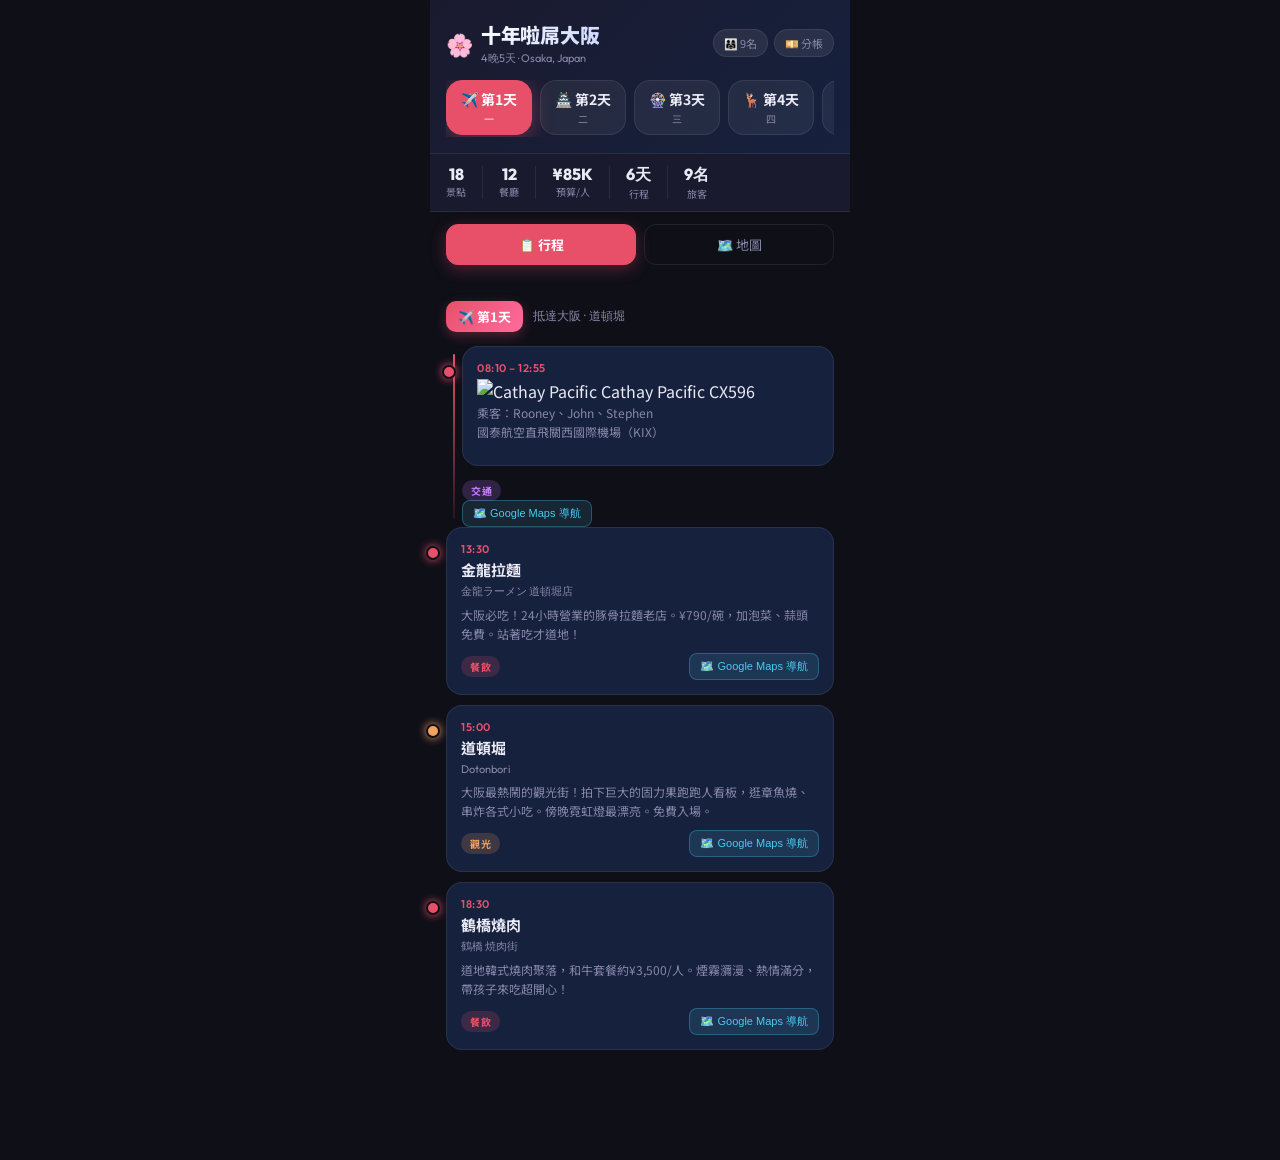
==== commit 64eb8527: "Update osaka-travel.html" ====
--- a/osaka-travel.html
+++ b/osaka-travel.html
@@ -660,12 +660,24 @@
       <div class="day-date">抵達大阪 · 道頓堀</div>
     </div>
     <div class="timeline">
-      <div class="event-card dot-transport">
-        <div class="event-time">11:00</div>
-        <div class="event-name">關西國際空港</div>
-        <div class="event-name-sub">Kansai International Airport (KIX)</div>
-        <div class="event-desc">抵達後辦理入境手續，領取行李，兌換日圓及購買 ICOCA 交通卡。搭乘 Haruka 特急列車前往市區。</div>
-        <div class="event-footer">
+
+    <div class="event-card">
+        <div class="event-time">08:10 – 12:55</div>
+
+        <div class="event-title">
+          <img
+            class="airline-logo"
+            src="https://upload.wikimedia.org/wikipedia/commons/5/5b/Cathay_Pacific_logo.svg"
+            alt="Cathay Pacific">
+          Cathay Pacific CX596
+        </div>
+
+        <div class="event-desc">
+          乘客：Rooney、John、Stephen<br>
+          國泰航空直飛關西國際機場（KIX）
+        </div>
+      </div>
+
           <span class="event-tag tag-transport">交通</span>
           <button class="nav-btn" onclick="openMap('Kansai International Airport')">🗺️ Google Maps 導航</button>
         </div>
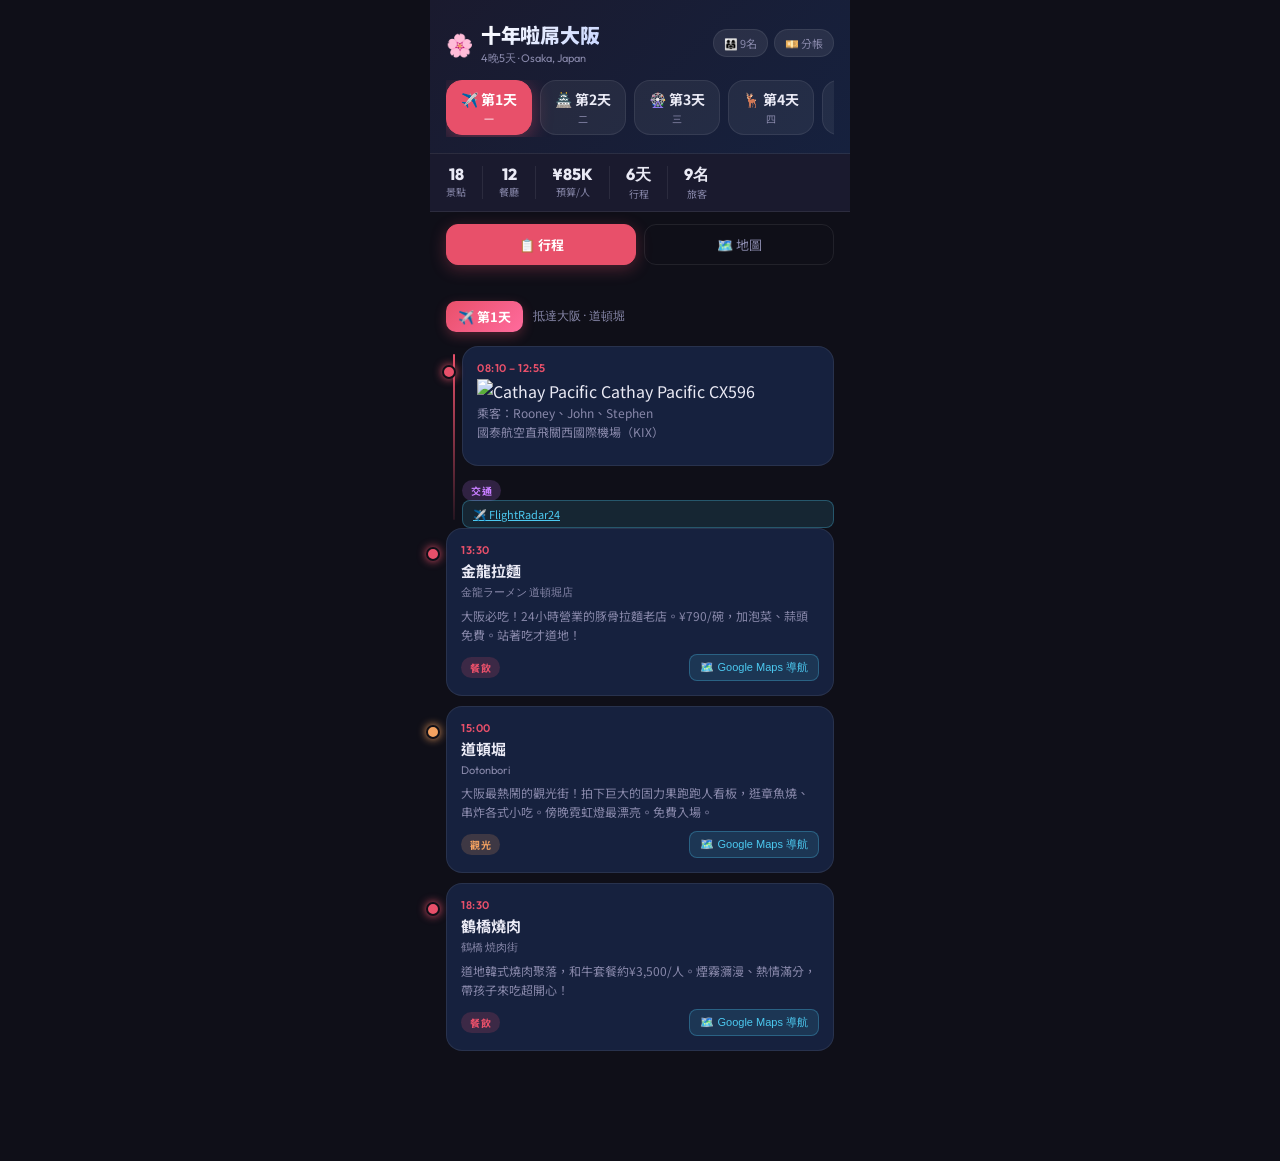
==== commit dccfb07a: "Update osaka-travel.html" ====
--- a/osaka-travel.html
+++ b/osaka-travel.html
@@ -667,7 +667,7 @@
         <div class="event-title">
           <img
             class="airline-logo"
-            src="https://upload.wikimedia.org/wikipedia/commons/5/5b/Cathay_Pacific_logo.svg"
+            src="https://www.liblogo.com/img-logo/ca2899c366-cathay-pacific-logo-cathay-pacific-logo-updated-2022-.png"
             alt="Cathay Pacific">
           Cathay Pacific CX596
         </div>
@@ -679,7 +679,14 @@
       </div>
 
           <span class="event-tag tag-transport">交通</span>
-          <button class="nav-btn" onclick="openMap('Kansai International Airport')">🗺️ Google Maps 導航</button>
+          <a
+  class="nav-btn"
+  href="https://www.flightradar24.com/data/flights/cx596"
+  target="_blank"
+  rel="noopener"
+>
+  ✈️ FlightRadar24
+</a>
         </div>
       </div>
 
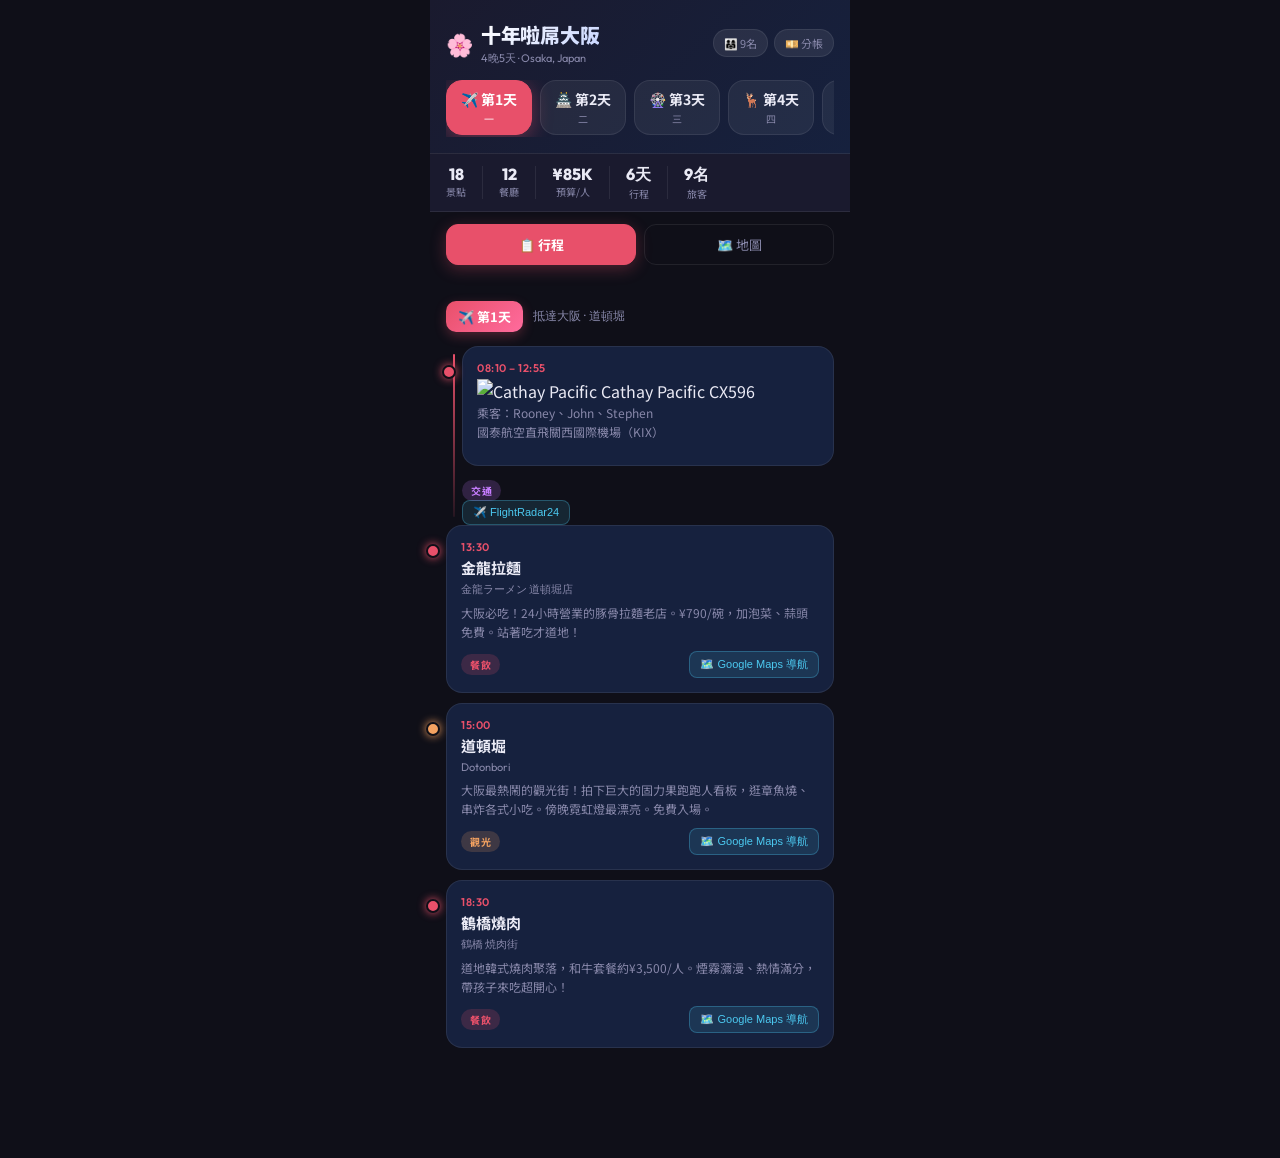
==== commit 270455ad: "Update osaka-travel.html" ====
--- a/osaka-travel.html
+++ b/osaka-travel.html
@@ -667,7 +667,7 @@
         <div class="event-title">
           <img
             class="airline-logo"
-            src="https://www.liblogo.com/img-logo/ca2899c366-cathay-pacific-logo-cathay-pacific-logo-updated-2022-.png"
+            src="https://images.airlineinformation.com/airlines/100/CX_100px.png"
             alt="Cathay Pacific">
           Cathay Pacific CX596
         </div>
@@ -679,14 +679,12 @@
       </div>
 
           <span class="event-tag tag-transport">交通</span>
-          <a
+<button
   class="nav-btn"
-  href="https://www.flightradar24.com/data/flights/cx596"
-  target="_blank"
-  rel="noopener"
+  onclick="window.open('https://www.flightradar24.com/data/flights/cx596','_blank')"
 >
   ✈️ FlightRadar24
-</a>
+</button>
         </div>
       </div>
 
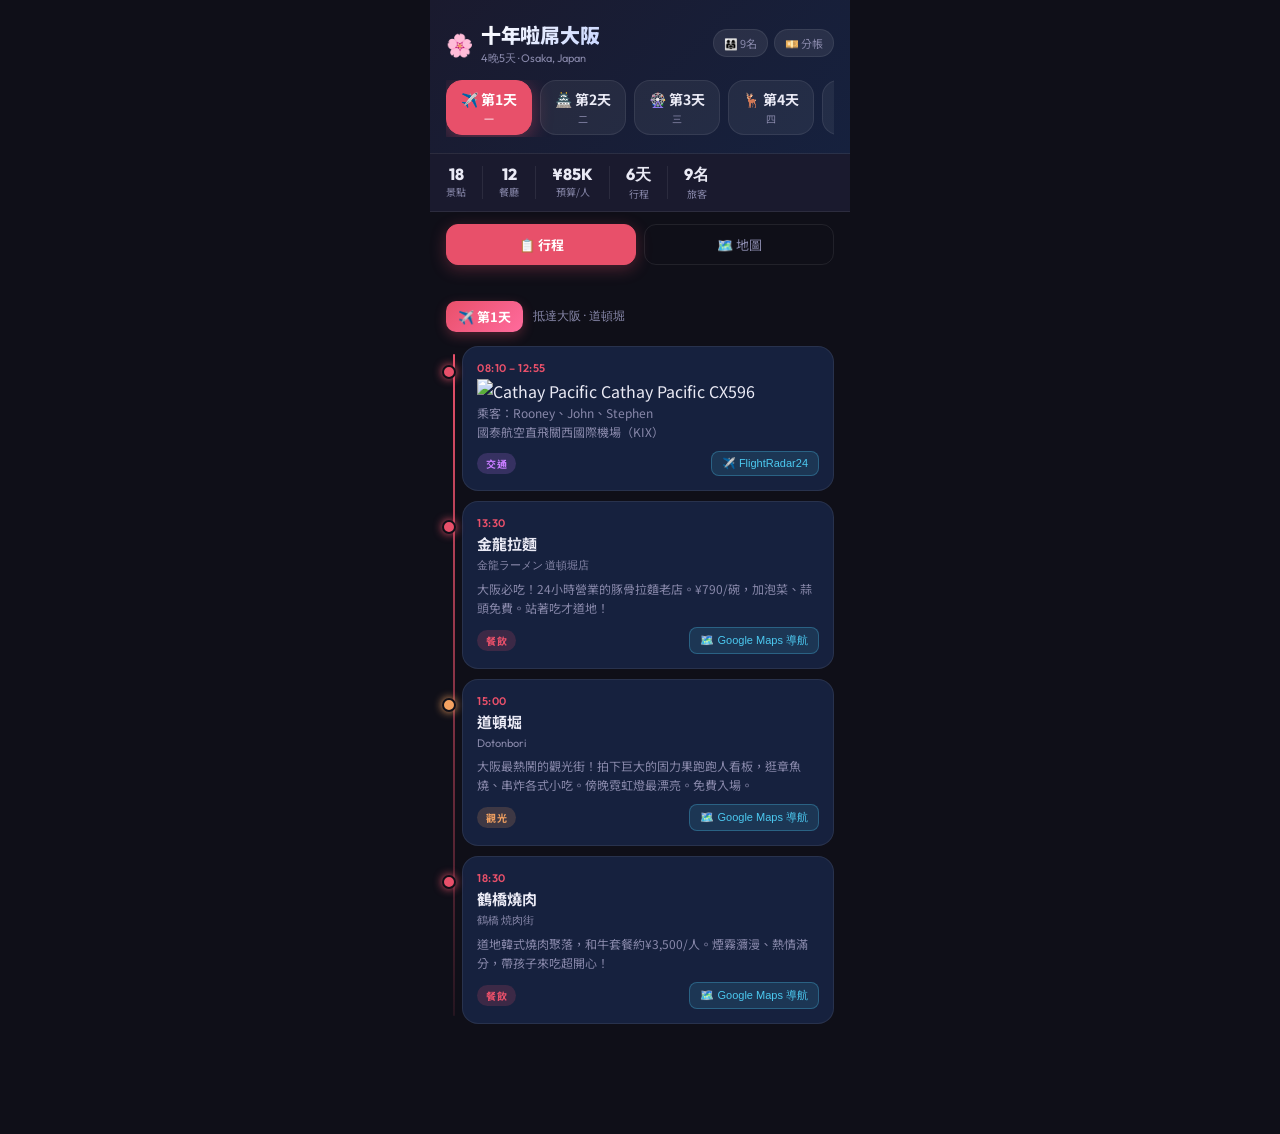
==== commit 65ffd7c6: "Update osaka-travel.html" ====
--- a/osaka-travel.html
+++ b/osaka-travel.html
@@ -676,8 +676,8 @@
           乘客：Rooney、John、Stephen<br>
           國泰航空直飛關西國際機場（KIX）
         </div>
-      </div>
-
+      
+      <div class="event-footer">
           <span class="event-tag tag-transport">交通</span>
 <button
   class="nav-btn"
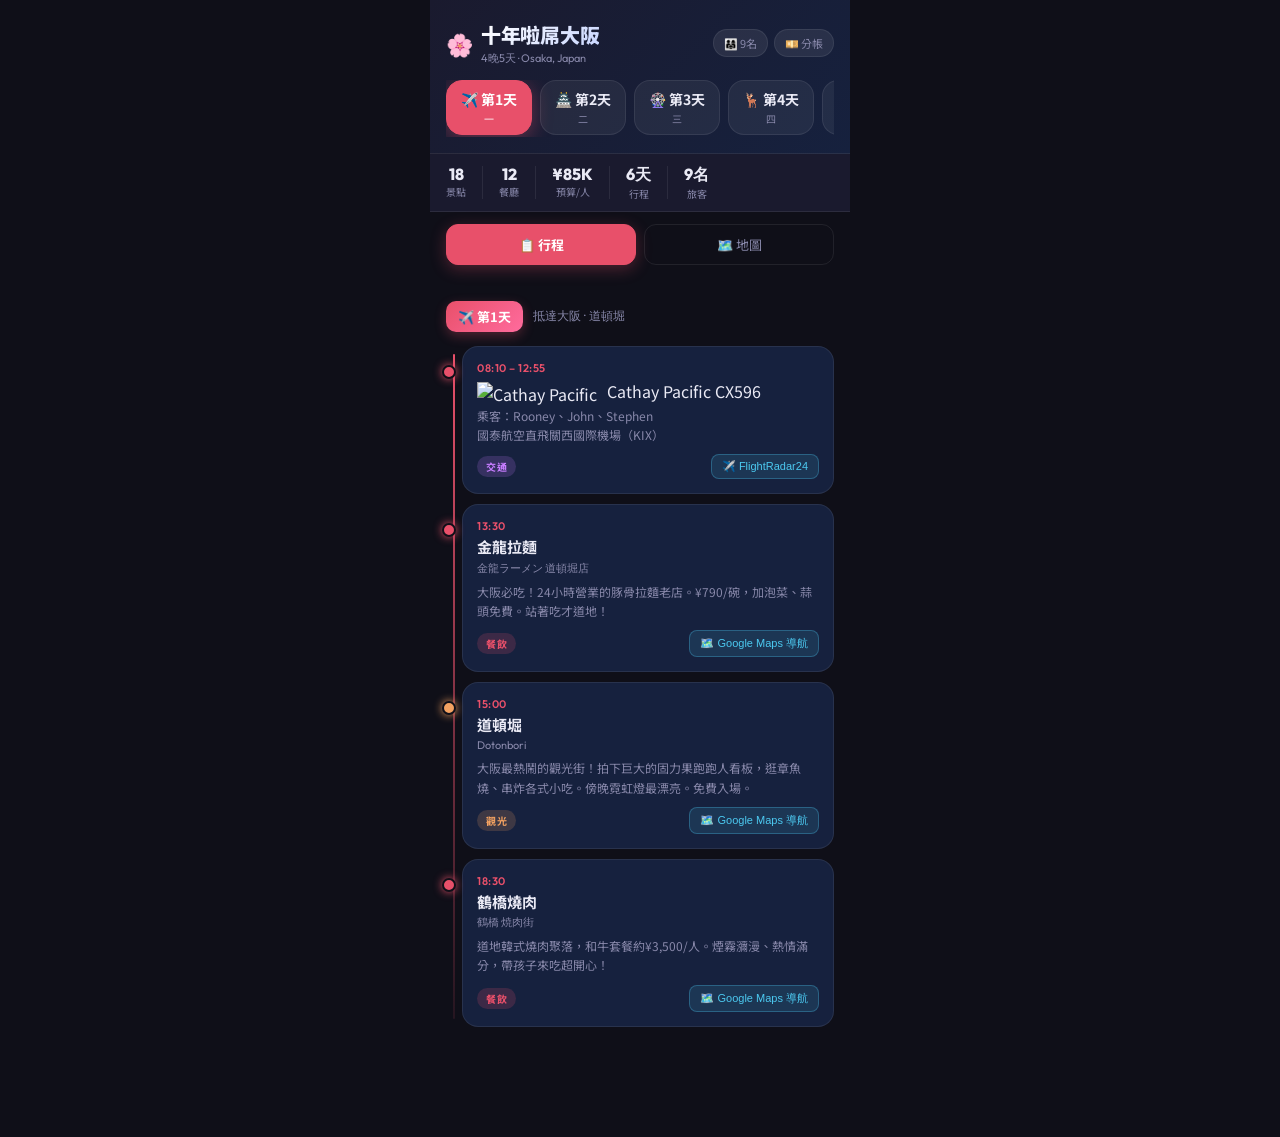
==== commit 4e80d510: "Update osaka-travel.html" ====
--- a/osaka-travel.html
+++ b/osaka-travel.html
@@ -664,13 +664,16 @@
     <div class="event-card">
         <div class="event-time">08:10 – 12:55</div>
 
-        <div class="event-title">
-          <img
-            class="airline-logo"
-            src="https://images.airlineinformation.com/airlines/100/CX_100px.png"
-            alt="Cathay Pacific">
-          Cathay Pacific CX596
-        </div>
+<div class="event-title">
+  <img
+    src="https://images.airlineinformation.com/airlines/100/CX_100px.png"
+    alt="Cathay Pacific"
+    width="25"
+    height="25"
+    style="vertical-align: middle; margin-right: 6px;"
+  >
+  Cathay Pacific CX596
+</div>
 
         <div class="event-desc">
           乘客：Rooney、John、Stephen<br>
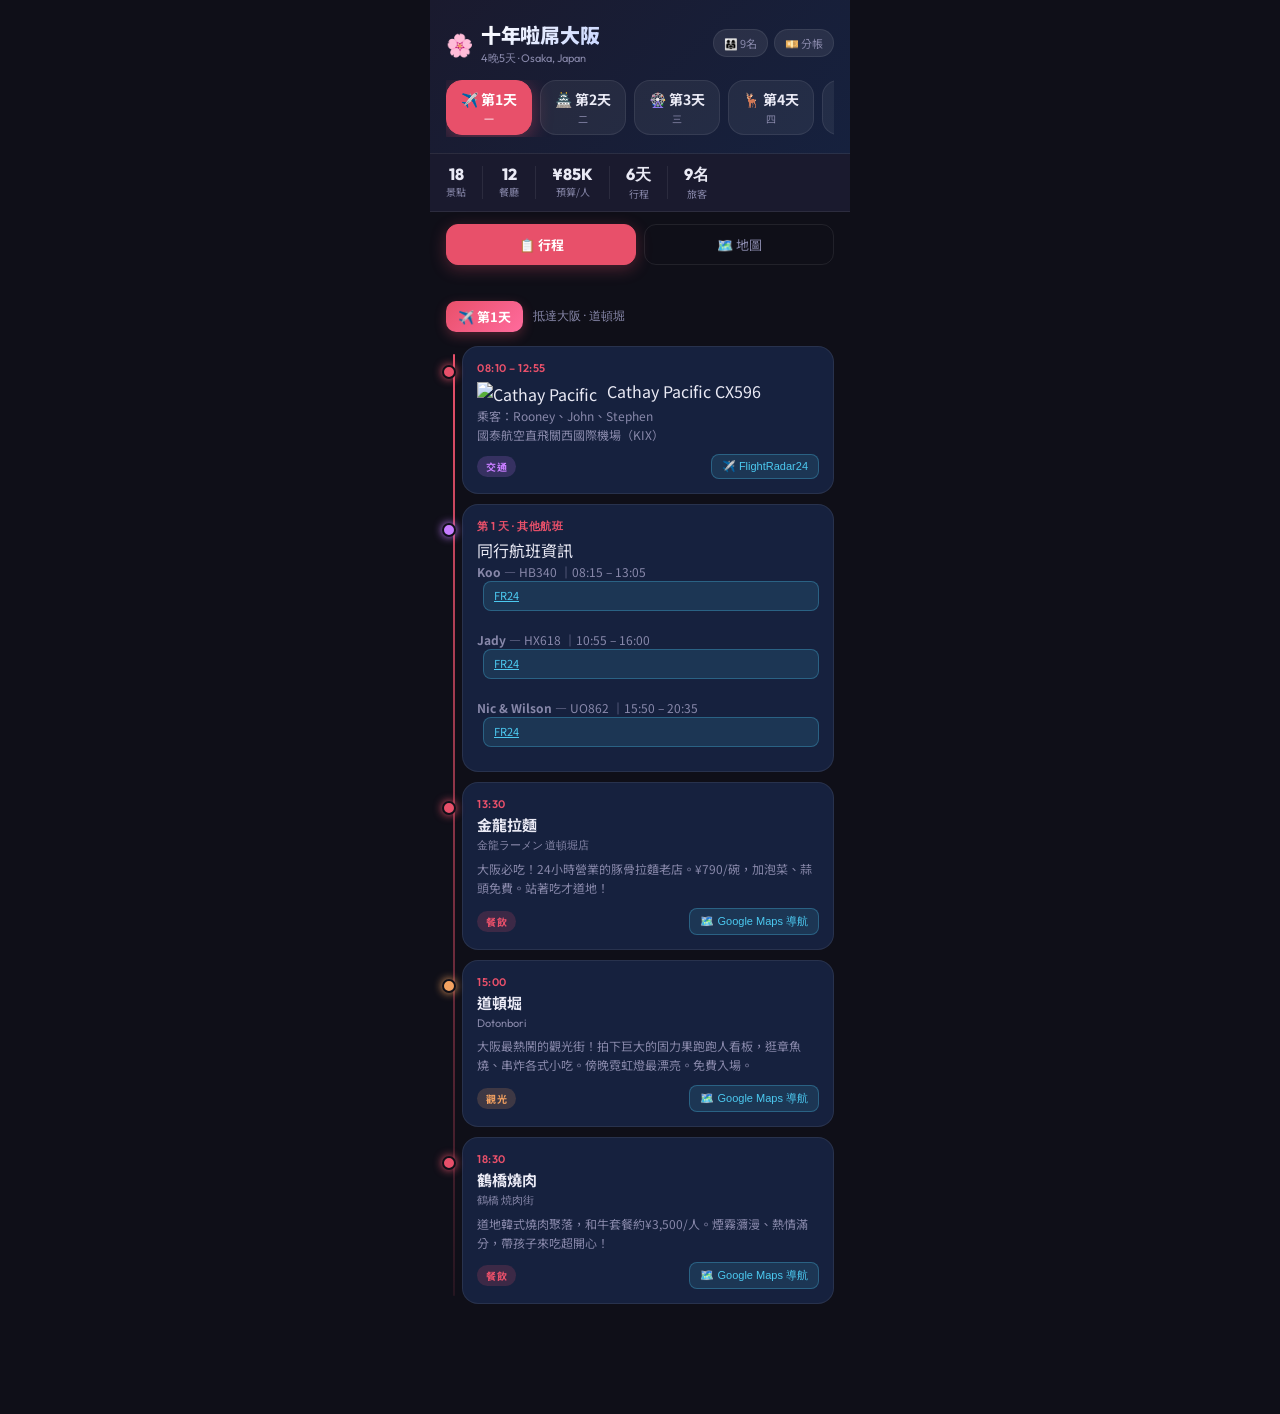
==== commit 8efa2c2f: "Update osaka-travel.html" ====
--- a/osaka-travel.html
+++ b/osaka-travel.html
@@ -690,7 +690,39 @@
 </button>
         </div>
       </div>
-
+<div class="event-card dot-transport">
+  <div class="event-time">第 1 天 · 其他航班</div>
+
+  <div class="event-title">同行航班資訊</div>
+
+  <div class="event-desc">
+    <strong>Koo</strong> — HB340 ｜08:15 – 13:05
+    <a class="nav-btn"
+       href="https://www.flightradar24.com/data/flights/hb340"
+       target="_blank"
+       style="margin-left:6px;">
+      FR24
+    </a>
+    <br>
+
+    <strong>Jady</strong> — HX618 ｜10:55 – 16:00
+    <a class="nav-btn"
+       href="https://www.flightradar24.com/data/flights/hx618"
+       target="_blank"
+       style="margin-left:6px;">
+      FR24
+    </a>
+    <br>
+
+    <strong>Nic &amp; Wilson</strong> — UO862 ｜15:50 – 20:35
+    <a class="nav-btn"
+       href="https://www.flightradar24.com/data/flights/uo862"
+       target="_blank"
+       style="margin-left:6px;">
+      FR24
+    </a>
+  </div>
+</div>
       <div class="event-card dot-food">
         <div class="event-time">13:30</div>
         <div class="event-name">金龍拉麵</div>
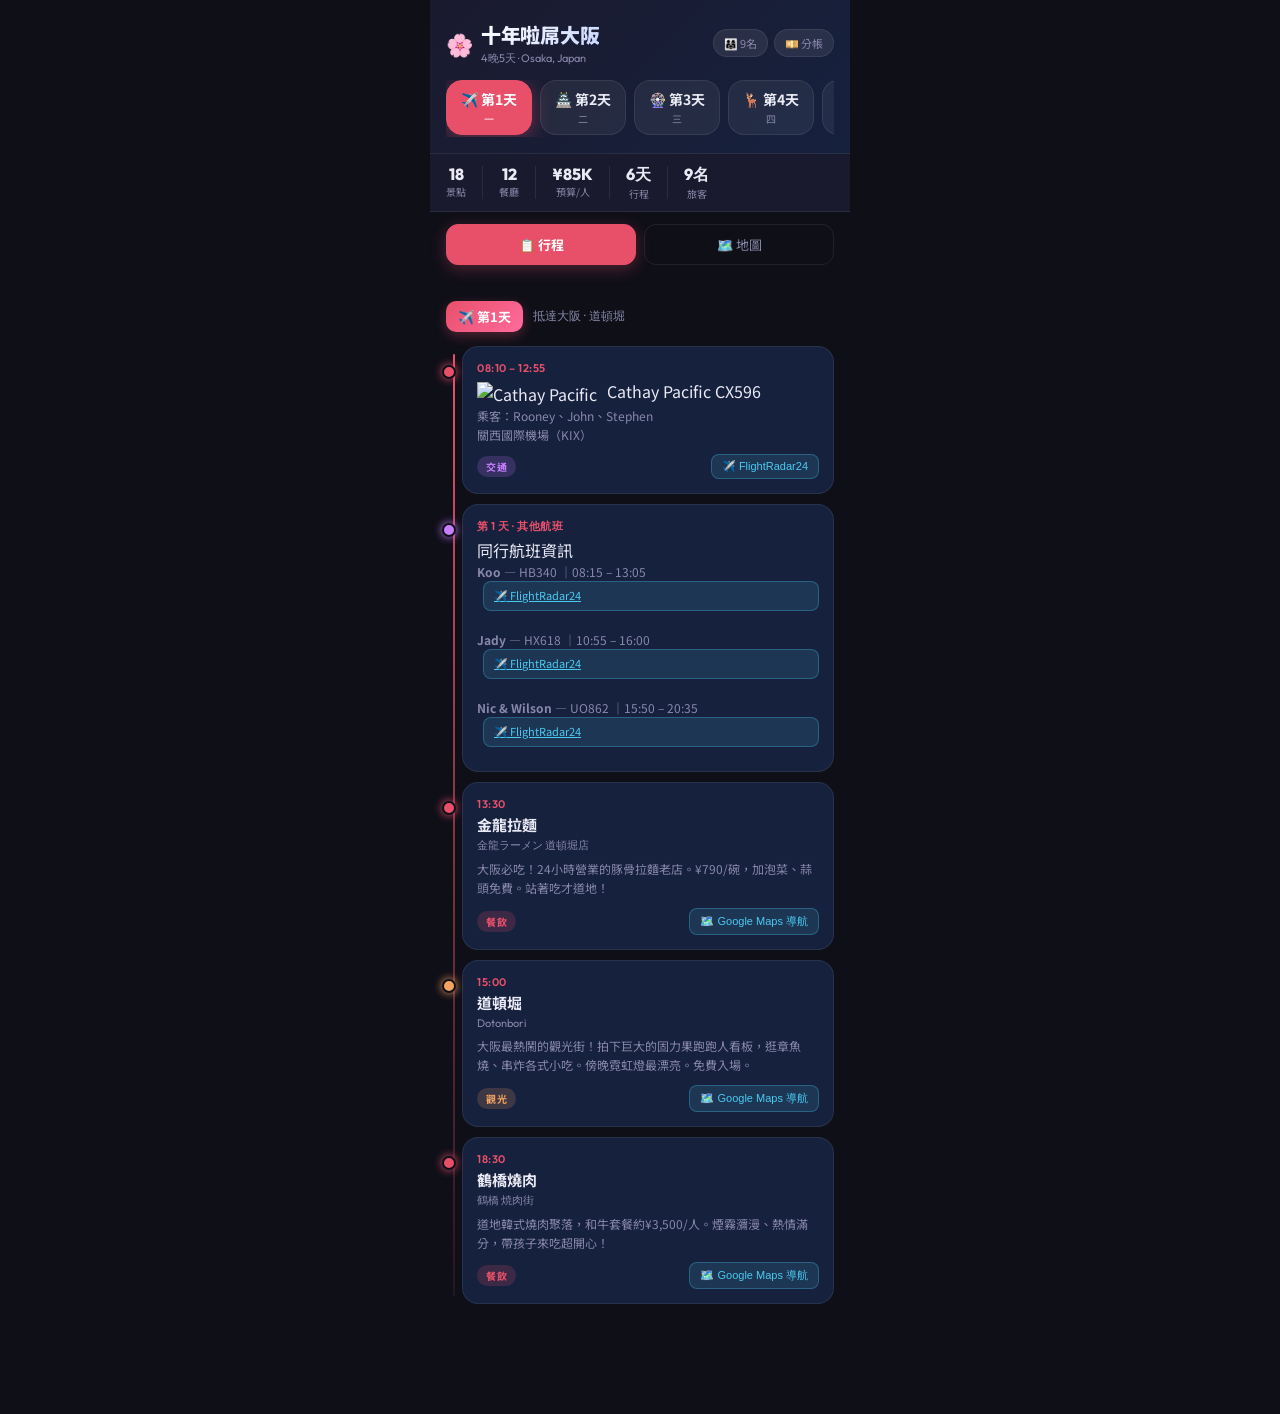
==== commit 0a27e0ff: "Update osaka-travel.html" ====
--- a/osaka-travel.html
+++ b/osaka-travel.html
@@ -677,7 +677,7 @@
 
         <div class="event-desc">
           乘客：Rooney、John、Stephen<br>
-          國泰航空直飛關西國際機場（KIX）
+          關西國際機場（KIX）
         </div>
       
       <div class="event-footer">
@@ -701,7 +701,7 @@
        href="https://www.flightradar24.com/data/flights/hb340"
        target="_blank"
        style="margin-left:6px;">
-      FR24
+      ✈️ FlightRadar24
     </a>
     <br>
 
@@ -710,7 +710,7 @@
        href="https://www.flightradar24.com/data/flights/hx618"
        target="_blank"
        style="margin-left:6px;">
-      FR24
+      ✈️ FlightRadar24
     </a>
     <br>
 
@@ -719,7 +719,7 @@
        href="https://www.flightradar24.com/data/flights/uo862"
        target="_blank"
        style="margin-left:6px;">
-      FR24
+      ✈️ FlightRadar24
     </a>
   </div>
 </div>
